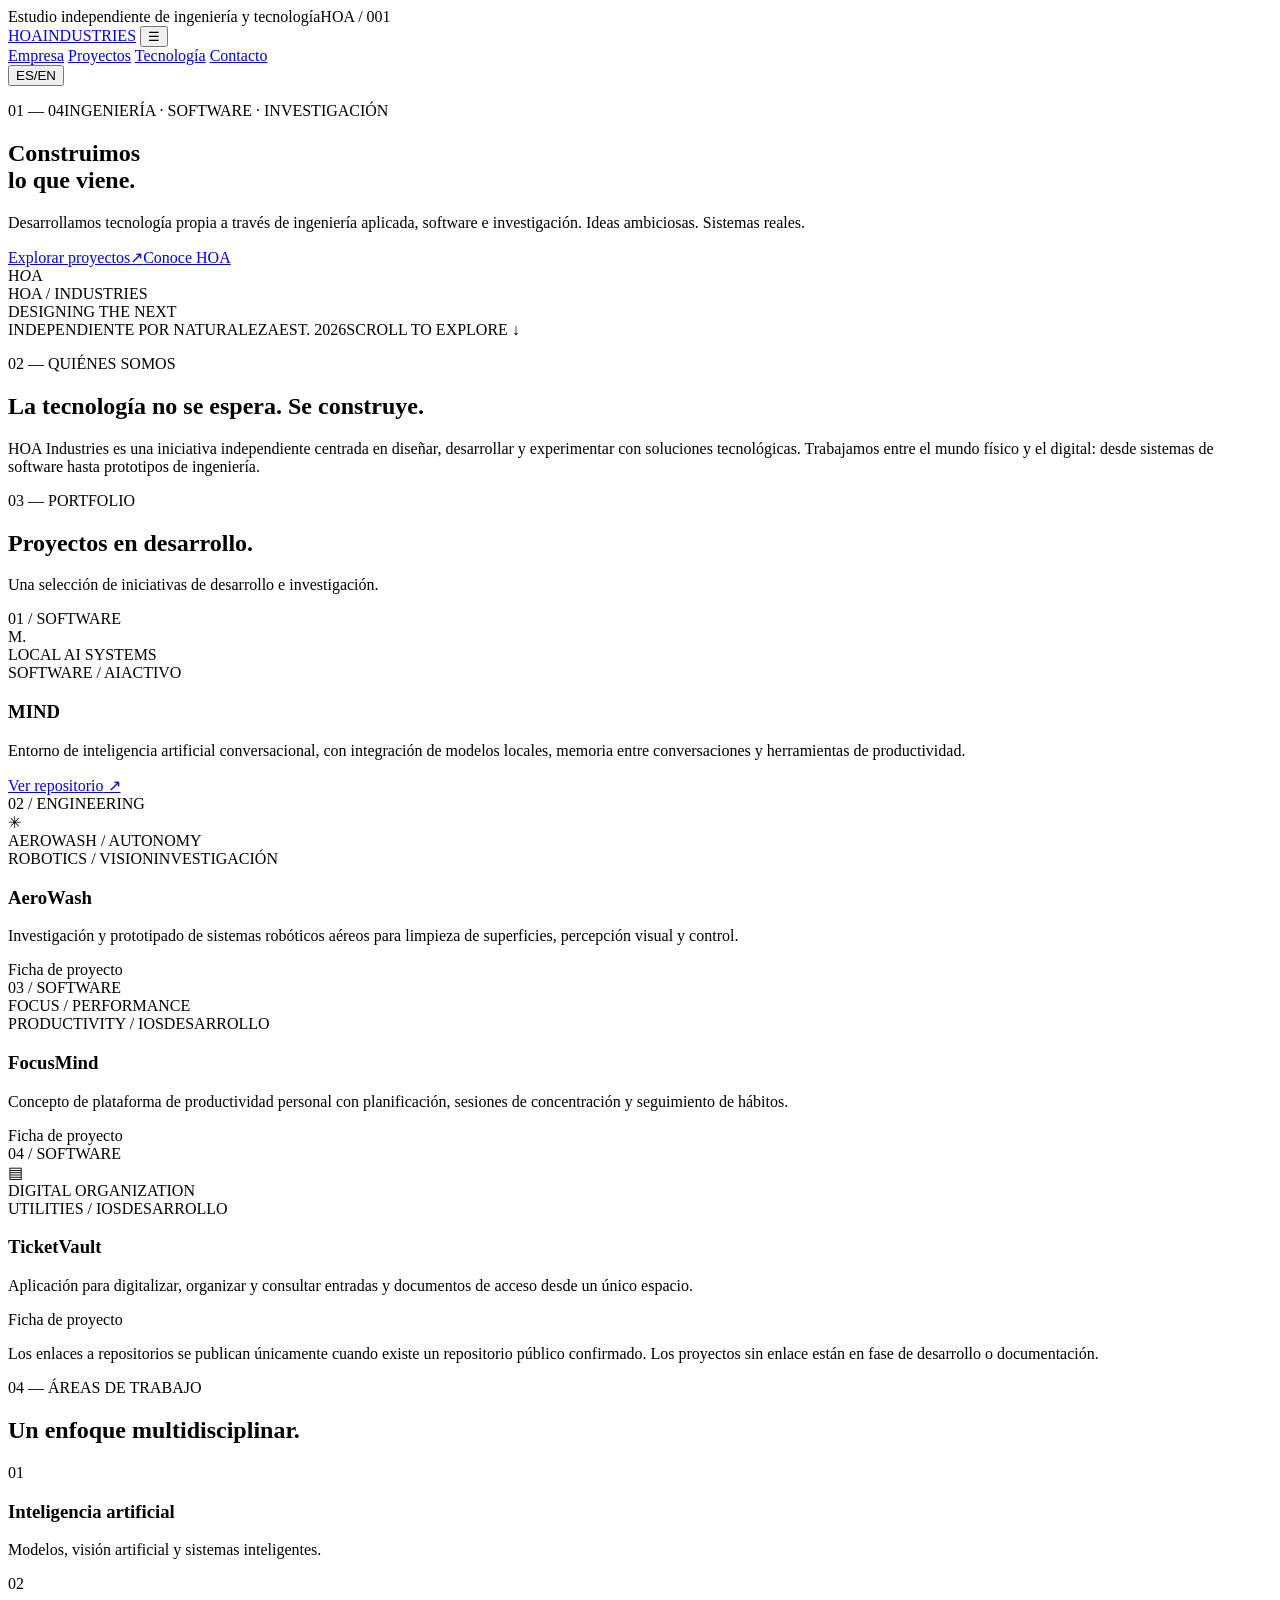
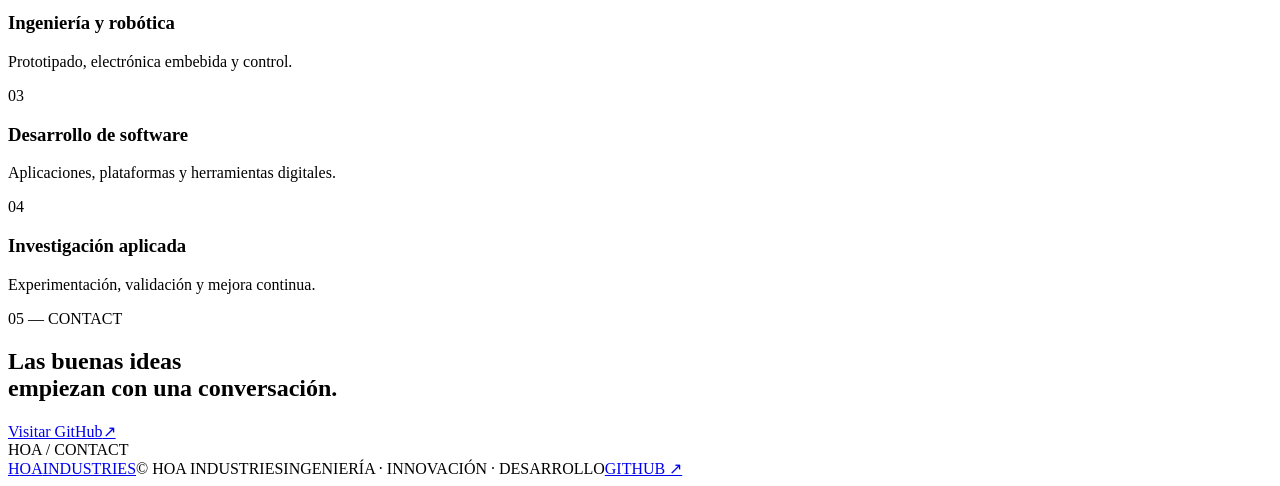
==== industries/index.html @ b67f4fed "Add HOA Industries corporate website" ====
<!doctype html>
<html lang="es">
<head>
  <meta charset="utf-8">
  <meta name="viewport" content="width=device-width, initial-scale=1">
  <meta name="theme-color" content="#f5f5f2">
  <meta name="description" content="HOA Industries — ingeniería, software e innovación tecnológica. Engineering, software and technological innovation.">
  <title>HOA Industries — Engineering & Innovation</title>
  <link rel="preconnect" href="https://fonts.googleapis.com">
  <link rel="preconnect" href="https://fonts.gstatic.com" crossorigin>
  <link href="https://fonts.googleapis.com/css2?family=DM+Mono:wght@400;500&family=Manrope:wght@400;500;600;700;800&display=swap" rel="stylesheet">
  <link rel="stylesheet" href="./styles.css">
</head>
<body>
  <div class="announcement"><span class="status-dot"></span><span data-es="Estudio independiente de ingeniería y tecnología" data-en="Independent engineering and technology studio">Estudio independiente de ingeniería y tecnología</span><span class="announcement-code">HOA / 001</span></div>
  <header class="site-header">
    <a class="brand" href="#top" aria-label="HOA Industries home"><span class="brand-mark">H<span>O</span>A</span><span class="brand-divider"></span><span class="brand-name">INDUSTRIES</span></a>
    <button class="menu-toggle" aria-label="Open menu" aria-expanded="false">☰</button>
    <nav class="main-nav">
      <a href="#about" data-es="Empresa" data-en="Company">Empresa</a>
      <a href="#work" data-es="Proyectos" data-en="Projects">Proyectos</a>
      <a href="#technology" data-es="Tecnología" data-en="Technology">Tecnología</a>
      <a href="#contact" data-es="Contacto" data-en="Contact">Contacto</a>
    </nav>
    <button class="language-switch" type="button" aria-label="Switch language"><span class="lang-current">ES</span><span class="lang-divider">/</span><span class="lang-next">EN</span></button>
  </header>

  <main id="top">
    <section class="hero wrap">
      <div class="hero-copy">
        <p class="eyebrow"><span>01 — 04</span><span data-es="INGENIERÍA · SOFTWARE · INVESTIGACIÓN" data-en="ENGINEERING · SOFTWARE · RESEARCH">INGENIERÍA · SOFTWARE · INVESTIGACIÓN</span></p>
        <h1 data-es="Construimos<br>lo que viene<span class='accent'>.</span>" data-en="We build<br>what comes next<span class='accent'>.</span>">Construimos<br>lo que viene<span class="accent">.</span></h1>
        <p class="hero-lead" data-es="Desarrollamos tecnología propia a través de ingeniería aplicada, software e investigación. Ideas ambiciosas. Sistemas reales." data-en="We develop our own technology through applied engineering, software and research. Ambitious ideas. Real systems.">Desarrollamos tecnología propia a través de ingeniería aplicada, software e investigación. Ideas ambiciosas. Sistemas reales.</p>
        <div class="hero-actions"><a class="button button-dark" href="#work"><span data-es="Explorar proyectos" data-en="Explore projects">Explorar proyectos</span><span>↗</span></a><a class="text-link" href="#about" data-es="Conoce HOA" data-en="Discover HOA">Conoce HOA</a></div>
      </div>
      <div class="hero-art" aria-label="Abstract HOA geometric identity">
        <div class="art-grid"></div><div class="art-orbit orbit-one"></div><div class="art-orbit orbit-two"></div>
        <div class="art-core"><span>H</span><i>O</i><span>A</span></div>
        <div class="art-label art-label-top">HOA / INDUSTRIES</div><div class="art-label art-label-bottom">DESIGNING THE NEXT</div>
        <div class="art-cross cross-one"></div><div class="art-cross cross-two"></div>
      </div>
      <div class="hero-foot"><span data-es="INDEPENDIENTE POR NATURALEZA" data-en="INDEPENDENT BY NATURE">INDEPENDIENTE POR NATURALEZA</span><span>EST. 2026</span><span>SCROLL TO EXPLORE ↓</span></div>
    </section>

    <section class="intro-section" id="about"><div class="wrap intro-grid">
      <p class="eyebrow">02 — <span data-es="QUIÉNES SOMOS" data-en="WHO WE ARE">QUIÉNES SOMOS</span></p>
      <div><h2 data-es="La tecnología no se espera. <span>Se construye.</span>" data-en="Technology isn't waited for. <span>It's built.</span>">La tecnología no se espera. <span>Se construye.</span></h2>
      <p class="body-copy" data-es="HOA Industries es una iniciativa independiente centrada en diseñar, desarrollar y experimentar con soluciones tecnológicas. Trabajamos entre el mundo físico y el digital: desde sistemas de software hasta prototipos de ingeniería." data-en="HOA Industries is an independent initiative focused on designing, developing and experimenting with technological solutions. We work across the physical and digital worlds — from software systems to engineering prototypes.">HOA Industries es una iniciativa independiente centrada en diseñar, desarrollar y experimentar con soluciones tecnológicas. Trabajamos entre el mundo físico y el digital: desde sistemas de software hasta prototipos de ingeniería.</p></div>
    </div></section>

    <section class="work-section wrap" id="work">
      <div class="section-heading"><div><p class="eyebrow">03 — <span data-es="PORTFOLIO" data-en="PORTFOLIO">PORTFOLIO</span></p><h2 data-es="Proyectos en desarrollo<span class='accent'>.</span>" data-en="Projects in progress<span class='accent'>.</span>">Proyectos en desarrollo<span class="accent">.</span></h2></div><p class="section-note" data-es="Una selección de iniciativas de desarrollo e investigación." data-en="A selection of development and research initiatives.">Una selección de iniciativas de desarrollo e investigación.</p></div>
      <div class="project-list">
        <article class="project-card featured"><div class="project-visual visual-mind"><span class="visual-index">01 / SOFTWARE</span><div class="mind-symbol">M<span>.</span></div><span class="visual-caption">LOCAL AI SYSTEMS</span></div><div class="project-info"><div class="project-meta"><span>SOFTWARE / AI</span><span class="project-state"><i></i><span data-es="ACTIVO" data-en="ACTIVE">ACTIVO</span></span></div><h3>MIND</h3><p data-es="Entorno de inteligencia artificial conversacional, con integración de modelos locales, memoria entre conversaciones y herramientas de productividad." data-en="A conversational AI environment featuring local model integration, cross-chat memory and productivity tools.">Entorno de inteligencia artificial conversacional, con integración de modelos locales, memoria entre conversaciones y herramientas de productividad.</p><a class="project-link" href="https://github.com/rudbdhduebejdjdvdj-rgb/HOA" target="_blank" rel="noreferrer"><span data-es="Ver repositorio" data-en="View repository">Ver repositorio</span> ↗</a></div></article>
        <article class="project-card"><div class="project-visual visual-aero"><span class="visual-index">02 / ENGINEERING</span><div class="drone-shape">✳</div><span class="visual-caption">AEROWASH / AUTONOMY</span></div><div class="project-info"><div class="project-meta"><span>ROBOTICS / VISION</span><span class="project-state state-rd"><i></i><span data-es="INVESTIGACIÓN" data-en="RESEARCH">INVESTIGACIÓN</span></span></div><h3>AeroWash</h3><p data-es="Investigación y prototipado de sistemas robóticos aéreos para limpieza de superficies, percepción visual y control." data-en="Research and prototyping of aerial robotic systems for surface cleaning, computer vision and control.">Investigación y prototipado de sistemas robóticos aéreos para limpieza de superficies, percepción visual y control.</p><span class="project-link muted" data-es="Ficha de proyecto" data-en="Project overview">Ficha de proyecto</span></div></article>
        <article class="project-card"><div class="project-visual visual-focus"><span class="visual-index">03 / SOFTWARE</span><div class="focus-rings"><i></i><i></i><i></i></div><span class="visual-caption">FOCUS / PERFORMANCE</span></div><div class="project-info"><div class="project-meta"><span>PRODUCTIVITY / IOS</span><span class="project-state state-rd"><i></i><span data-es="DESARROLLO" data-en="DEVELOPMENT">DESARROLLO</span></span></div><h3>FocusMind</h3><p data-es="Concepto de plataforma de productividad personal con planificación, sesiones de concentración y seguimiento de hábitos." data-en="A personal productivity platform concept with planning, focus sessions and habit tracking.">Concepto de plataforma de productividad personal con planificación, sesiones de concentración y seguimiento de hábitos.</p><span class="project-link muted" data-es="Ficha de proyecto" data-en="Project overview">Ficha de proyecto</span></div></article>
        <article class="project-card"><div class="project-visual visual-vault"><span class="visual-index">04 / SOFTWARE</span><div class="vault-icon">▤</div><span class="visual-caption">DIGITAL ORGANIZATION</span></div><div class="project-info"><div class="project-meta"><span>UTILITIES / IOS</span><span class="project-state state-rd"><i></i><span data-es="DESARROLLO" data-en="DEVELOPMENT">DESARROLLO</span></span></div><h3>TicketVault</h3><p data-es="Aplicación para digitalizar, organizar y consultar entradas y documentos de acceso desde un único espacio." data-en="An application to digitize, organize and retrieve tickets and access documents in one place.">Aplicación para digitalizar, organizar y consultar entradas y documentos de acceso desde un único espacio.</p><span class="project-link muted" data-es="Ficha de proyecto" data-en="Project overview">Ficha de proyecto</span></div></article>
      </div>
      <p class="portfolio-footnote" data-es="Los enlaces a repositorios se publican únicamente cuando existe un repositorio público confirmado. Los proyectos sin enlace están en fase de desarrollo o documentación." data-en="Repository links are published only when a public repository is confirmed. Projects without a link are in development or documentation.">Los enlaces a repositorios se publican únicamente cuando existe un repositorio público confirmado. Los proyectos sin enlace están en fase de desarrollo o documentación.</p>
    </section>

    <section class="capabilities-section" id="technology"><div class="wrap"><p class="eyebrow">04 — <span data-es="ÁREAS DE TRABAJO" data-en="AREAS OF WORK">ÁREAS DE TRABAJO</span></p><h2 data-es="Un enfoque multidisciplinar." data-en="A multidisciplinary approach.">Un enfoque multidisciplinar.</h2><div class="capability-grid">
      <div class="capability"><span>01</span><h3 data-es="Inteligencia artificial" data-en="Artificial intelligence">Inteligencia artificial</h3><p data-es="Modelos, visión artificial y sistemas inteligentes." data-en="Models, computer vision and intelligent systems.">Modelos, visión artificial y sistemas inteligentes.</p></div>
      <div class="capability"><span>02</span><h3 data-es="Ingeniería y robótica" data-en="Engineering & robotics">Ingeniería y robótica</h3><p data-es="Prototipado, electrónica embebida y control." data-en="Prototyping, embedded electronics and control.">Prototipado, electrónica embebida y control.</p></div>
      <div class="capability"><span>03</span><h3 data-es="Desarrollo de software" data-en="Software development">Desarrollo de software</h3><p data-es="Aplicaciones, plataformas y herramientas digitales." data-en="Applications, platforms and digital tools.">Aplicaciones, plataformas y herramientas digitales.</p></div>
      <div class="capability"><span>04</span><h3 data-es="Investigación aplicada" data-en="Applied research">Investigación aplicada</h3><p data-es="Experimentación, validación y mejora continua." data-en="Experimentation, validation and continuous improvement.">Experimentación, validación y mejora continua.</p></div>
    </div></div></section>

    <section class="contact-section wrap" id="contact"><div class="contact-panel"><p class="eyebrow">05 — CONTACT</p><h2 data-es="Las buenas ideas<br>empiezan con una conversación<span class='accent'>.</span>" data-en="Good ideas<br>start with a conversation<span class='accent'>.</span>">Las buenas ideas<br>empiezan con una conversación<span class="accent">.</span></h2><a class="button button-light" href="https://github.com/rudbdhduebejdjdvdj-rgb" target="_blank" rel="noreferrer"><span data-es="Visitar GitHub" data-en="Visit GitHub">Visitar GitHub</span><span>↗</span></a><div class="contact-index">HOA / CONTACT</div></div></section>
  </main>
  <footer class="site-footer wrap"><a class="brand footer-brand" href="#top"><span class="brand-mark">H<span>O</span>A</span><span class="brand-divider"></span><span class="brand-name">INDUSTRIES</span></a><span>© <span id="year"></span> HOA INDUSTRIES</span><span data-es="INGENIERÍA · INNOVACIÓN · DESARROLLO" data-en="ENGINEERING · INNOVATION · DEVELOPMENT">INGENIERÍA · INNOVACIÓN · DESARROLLO</span><a href="https://github.com/rudbdhduebejdjdvdj-rgb/HOA" target="_blank" rel="noreferrer">GITHUB ↗</a></footer>
  <script src="./app.js"></script>
</body>
</html>
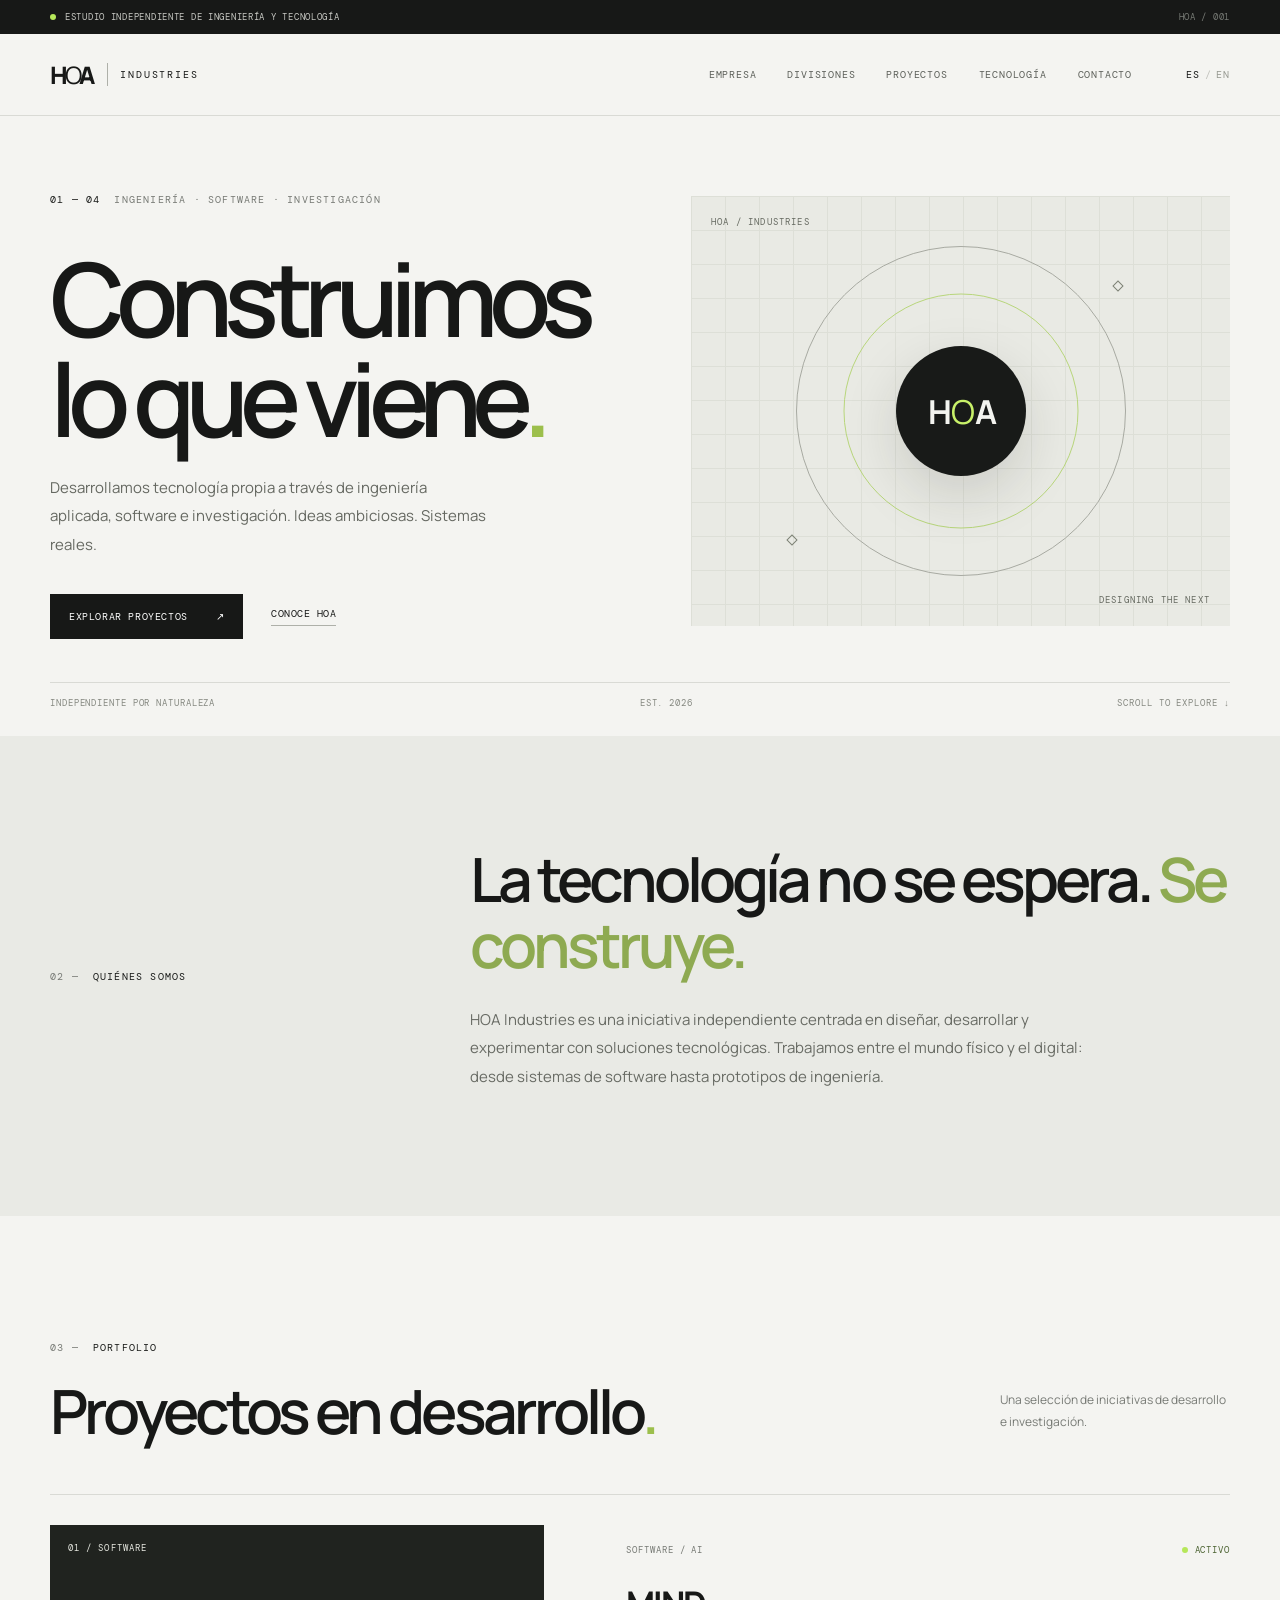
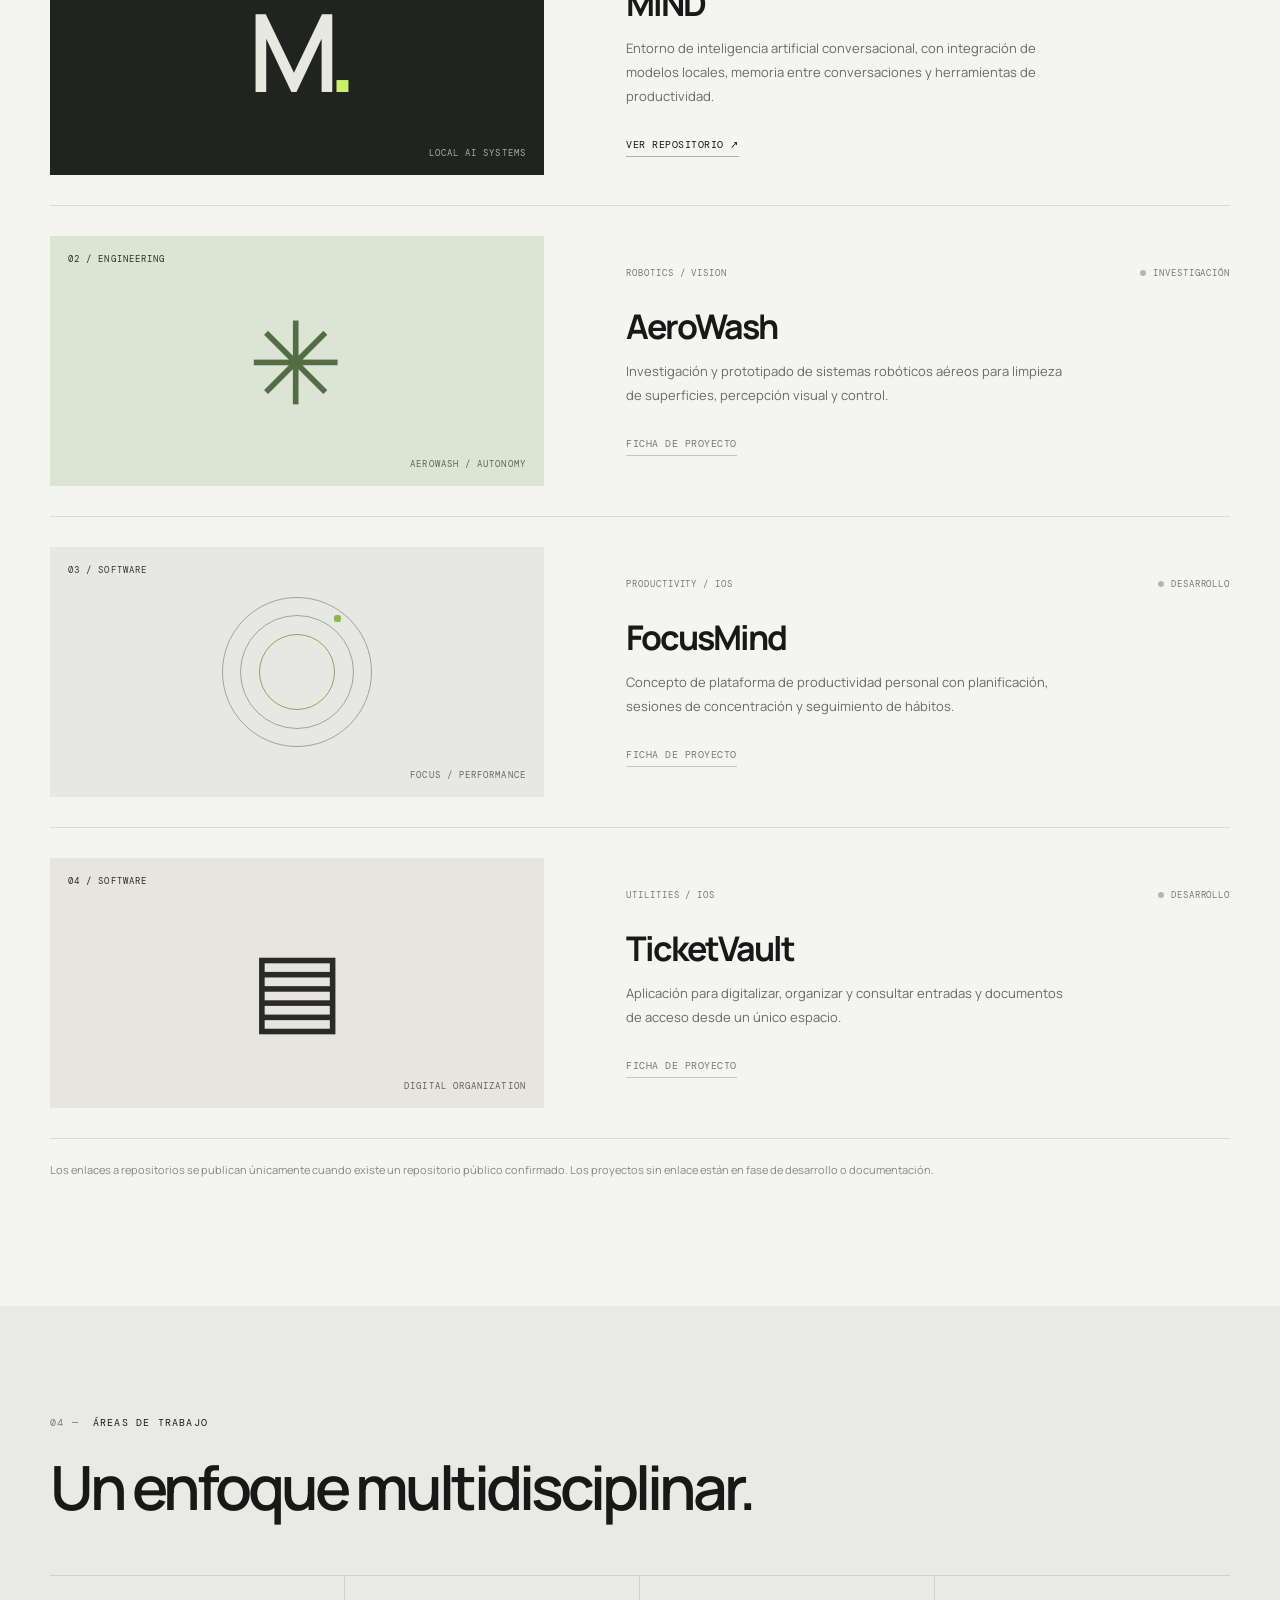
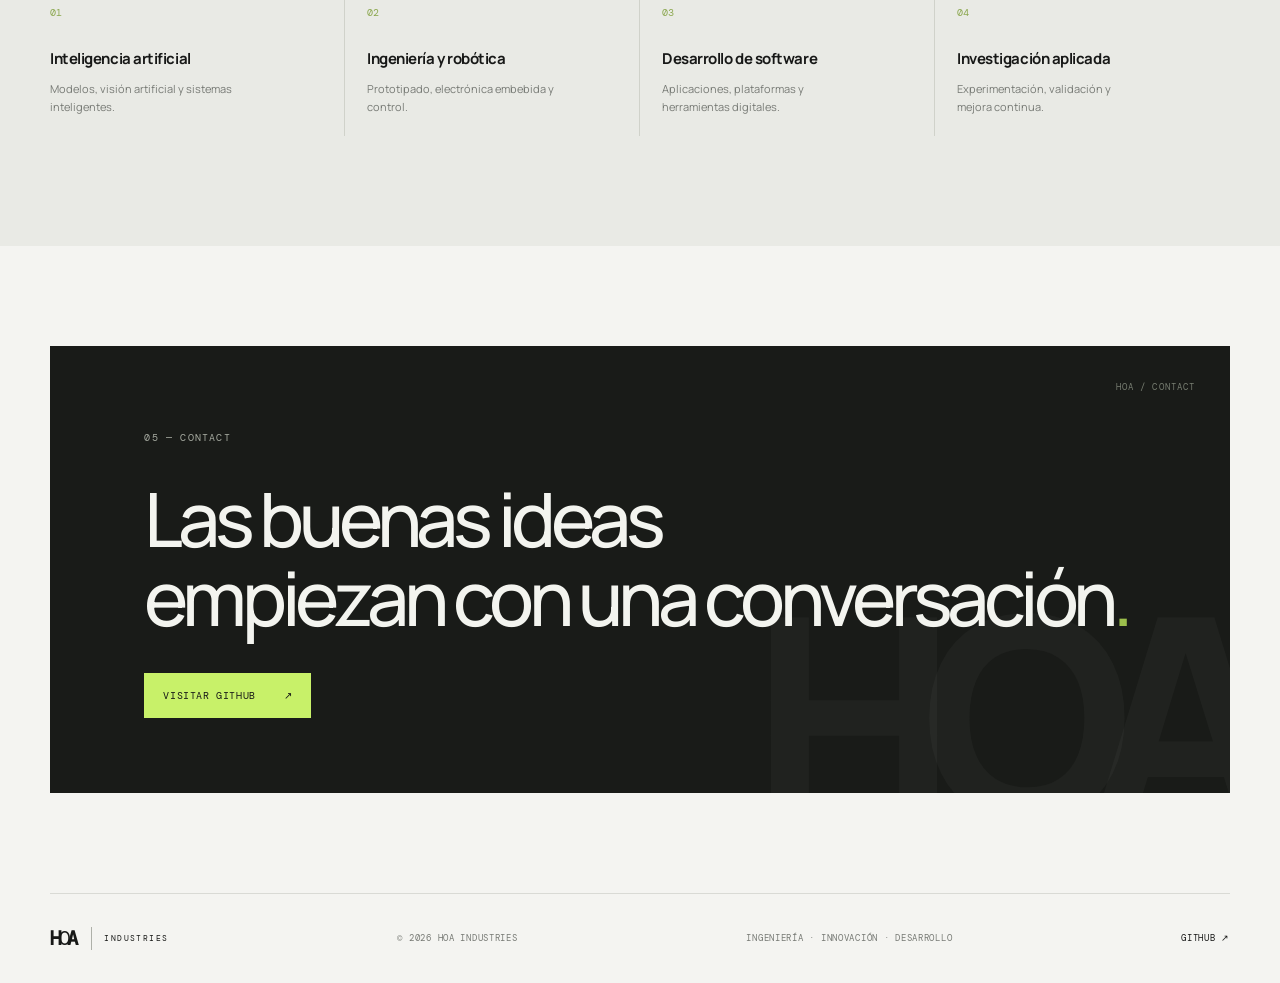
==== commit 37149a70: "Add divisions navigation to HOA Industries" ====
--- a/industries/index.html
+++ b/industries/index.html
@@ -18,6 +18,7 @@
     <button class="menu-toggle" aria-label="Open menu" aria-expanded="false">☰</button>
     <nav class="main-nav">
       <a href="#about" data-es="Empresa" data-en="Company">Empresa</a>
+      <a href="./divisions/index.html" data-es="Divisiones" data-en="Divisions">Divisiones</a>
       <a href="#work" data-es="Proyectos" data-en="Projects">Proyectos</a>
       <a href="#technology" data-es="Tecnología" data-en="Technology">Tecnología</a>
       <a href="#contact" data-es="Contacto" data-en="Contact">Contacto</a>
--- a/industries/styles.css
+++ b/industries/styles.css
@@ -0,0 +1 @@
+:root{--paper:#f4f4f1;--ink:#171817;--muted:#777a75;--line:#d9dad5;--lime:#c8f169;--white:#fff;--mono:"DM Mono",monospace;--sans:"Manrope",Arial,sans-serif}*{box-sizing:border-box}html{scroll-behavior:smooth}body{margin:0;background:var(--paper);color:var(--ink);font-family:var(--sans);-webkit-font-smoothing:antialiased}a{color:inherit;text-decoration:none}.wrap{width:min(1180px,calc(100% - 64px));margin-inline:auto}.announcement{height:34px;background:#171817;color:#c8c9c4;padding:0 max(32px,calc((100% - 1180px)/2));display:flex;align-items:center;gap:9px;font:9px var(--mono);letter-spacing:.08em;text-transform:uppercase}.status-dot,.project-state i{width:6px;height:6px;border-radius:50%;background:#b6e75a;display:inline-block}.announcement-code{margin-left:auto;color:#777a75}.site-header{height:82px;padding:0 max(32px,calc((100% - 1180px)/2));display:flex;align-items:center;border-bottom:1px solid var(--line);gap:38px}.brand{display:flex;align-items:center;gap:12px;white-space:nowrap}.brand-mark{font-size:24px;font-weight:800;letter-spacing:-.12em}.brand-mark span{font-weight:400}.brand-divider{height:23px;width:1px;background:#aeb0a9;margin-left:3px}.brand-name{font:10px var(--mono);letter-spacing:.18em}.main-nav{display:flex;gap:31px;margin-left:auto}.main-nav a,.language-switch{font:10px var(--mono);text-transform:uppercase;letter-spacing:.08em}.main-nav a{color:#5d605a;transition:color .2s}.main-nav a:hover{color:#111}.language-switch{border:0;background:none;cursor:pointer;padding:10px 0 10px 16px;color:#969991}.lang-current{color:#171817}.lang-divider{padding:0 5px;color:#c1c2bc}.menu-toggle{display:none}.hero{min-height:620px;position:relative;display:grid;grid-template-columns:1fr .9fr;align-items:center;padding-top:55px;padding-bottom:85px}.hero-copy{position:relative;z-index:2}.eyebrow{font:10px var(--mono);letter-spacing:.12em;color:#777a75;text-transform:uppercase;display:flex;gap:14px;align-items:center}.eyebrow>span:first-child{color:#181a18}.hero h1{font-size:clamp(62px,8vw,108px);line-height:.98;letter-spacing:-.085em;font-weight:600;margin:42px 0 25px}.accent{color:#9cbf4c}.hero-lead{max-width:440px;color:#656861;font-size:15px;line-height:1.9}.hero-actions{display:flex;align-items:center;gap:28px;margin-top:35px}.button{display:inline-flex;align-items:center;gap:28px;padding:16px 19px;font:10px var(--mono);letter-spacing:.06em;text-transform:uppercase;transition:transform .2s,background .2s}.button:hover{transform:translateY(-3px)}.button-dark{background:#171817;color:white}.button-dark:hover{background:#343733}.text-link,.project-link{font:10px var(--mono);text-transform:uppercase;letter-spacing:.05em;border-bottom:1px solid #aeb0a9;padding-bottom:5px}.hero-art{height:430px;position:relative;overflow:hidden;background:#e9eae4;margin-left:20px}.art-grid{position:absolute;inset:0;background-image:linear-gradient(#d6d8d0 1px,transparent 1px),linear-gradient(90deg,#d6d8d0 1px,transparent 1px);background-size:34px 34px;opacity:.6}.art-orbit{position:absolute;border:1px solid #a8aaa2;border-radius:50%;left:50%;top:50%;transform:translate(-50%,-50%)}.orbit-one{width:330px;height:330px}.orbit-two{width:235px;height:235px;border-color:#b8d67b}.art-core{position:absolute;left:50%;top:50%;transform:translate(-50%,-50%);width:130px;height:130px;border-radius:50%;background:#181a18;color:#f3f4ef;display:flex;align-items:center;justify-content:center;gap:3px;font-size:33px;font-weight:700;letter-spacing:-.12em;box-shadow:0 20px 55px #20251b25}.art-core i{font-style:normal;color:var(--lime);font-weight:400}.art-label{position:absolute;font:9px var(--mono);letter-spacing:.13em;color:#666a61}.art-label-top{top:20px;left:20px}.art-label-bottom{bottom:20px;right:20px}.art-cross{position:absolute;width:8px;height:8px;border:1px solid #7d8275;transform:rotate(45deg)}.cross-one{top:20%;right:20%}.cross-two{bottom:19%;left:18%}.hero-foot{position:absolute;bottom:27px;left:0;right:0;border-top:1px solid var(--line);padding-top:14px;display:flex;justify-content:space-between;color:#858880;font:9px var(--mono);letter-spacing:.1em}.intro-section{background:#e9eae5;padding:110px 0}.intro-grid{display:grid;grid-template-columns:1fr 2fr;gap:40px}.intro-grid h2,.section-heading h2,.capabilities-section h2{font-size:clamp(38px,5vw,61px);line-height:1.08;letter-spacing:-.065em;font-weight:600;margin:0 0 28px}.intro-grid h2 span{color:#8eaa51}.body-copy{font-size:15px;line-height:1.9;color:#686b64;max-width:640px}.work-section{padding-top:115px;padding-bottom:115px}.section-heading{display:flex;justify-content:space-between;align-items:end;margin-bottom:50px}.section-heading h2{margin:24px 0 0}.section-note{max-width:230px;color:#777a75;font-size:12px;line-height:1.8}.project-list{border-top:1px solid var(--line)}.project-card{display:grid;grid-template-columns:.9fr 1.1fr;gap:7%;padding:30px 0;border-bottom:1px solid var(--line);align-items:center}.project-visual{height:250px;position:relative;display:flex;align-items:center;justify-content:center;overflow:hidden}.visual-mind{background:#20231f;color:#e7e9e1}.visual-aero{background:#dce5d4;color:#283127}.visual-focus{background:#e7e8e4;color:#31372d}.visual-vault{background:#e6e5df;color:#292b26}.visual-index,.visual-caption{position:absolute;font:9px var(--mono);letter-spacing:.12em}.visual-index{top:17px;left:18px}.visual-caption{bottom:16px;right:18px;opacity:.7}.mind-symbol{font-size:108px;font-weight:600;letter-spacing:-.12em}.mind-symbol span{color:var(--lime)}.drone-shape{font-size:115px;transform:rotate(45deg);color:#536d46}.focus-rings{width:150px;height:150px;position:relative;border:1px solid #9ea69a;border-radius:50%;display:grid;place-items:center}.focus-rings:before,.focus-rings:after{content:"";position:absolute;border:1px solid #9ea69a;border-radius:50%;inset:17px}.focus-rings:after{inset:36px;border-color:#8ea65c}.focus-rings i{position:absolute;width:7px;height:7px;border-radius:50%;background:#91b74b;top:17px;right:30px}.vault-icon{font-size:100px;font-weight:300}.project-info{padding:10px 0}.project-meta{display:flex;align-items:center;justify-content:space-between;font:9px var(--mono);letter-spacing:.1em;color:#777a75}.project-state{display:flex;align-items:center;gap:7px;color:#4c6332}.state-rd i{background:#b5b7ad}.state-rd{color:#777a75}.project-info h3{font-size:34px;letter-spacing:-.06em;margin:24px 0 10px}.project-info p{max-width:450px;color:#686b64;font-size:13px;line-height:1.85;margin:0 0 23px}.project-link{display:inline-block}.project-link.muted{color:#777a75;border-color:#c5c7bf}.portfolio-footnote{margin-top:22px;color:#858880;font-size:11px;line-height:1.7}.capabilities-section{background:#e9eae5;padding:100px 0 110px}.capabilities-section h2{margin:25px 0 55px}.capability-grid{display:grid;grid-template-columns:repeat(4,1fr);border-top:1px solid #d0d2ca}.capability{padding:23px 20px 0 0;border-right:1px solid #d0d2ca;min-height:160px}.capability+.capability{padding-left:22px}.capability:last-child{border-right:0}.capability>span{font:10px var(--mono);color:#8ba74e}.capability h3{font-size:15px;letter-spacing:-.03em;margin:27px 0 9px}.capability p{font-size:11px;line-height:1.7;color:#777a75;max-width:190px}.contact-section{padding-top:100px;padding-bottom:100px}.contact-panel{position:relative;background:#191b18;color:#f3f4ef;padding:75px 8%;overflow:hidden}.contact-panel:after{content:"HOA";position:absolute;right:-15px;bottom:-110px;font-size:280px;font-weight:800;letter-spacing:-.13em;color:#ffffff08}.contact-panel .eyebrow{color:#a6aaa0}.contact-panel h2{position:relative;z-index:1;font-size:clamp(42px,6vw,75px);line-height:1.06;letter-spacing:-.07em;font-weight:500;margin:35px 0}.button-light{position:relative;z-index:1;background:var(--lime);color:#171817}.contact-index{position:absolute;right:35px;top:35px;color:#777d71;font:9px var(--mono);letter-spacing:.12em}.site-footer{min-height:90px;border-top:1px solid var(--line);display:flex;align-items:center;justify-content:space-between;gap:20px;color:#777a75;font:9px var(--mono);letter-spacing:.08em}.footer-brand{color:#171817}.footer-brand .brand-mark{font-size:19px}.footer-brand .brand-name{font-size:8px}.site-footer>a:last-child{color:#171817}@media(max-width:760px){.wrap{width:calc(100% - 38px)}.site-header{height:70px;padding:0 19px;gap:15px}.brand-mark{font-size:21px}.brand-name{font-size:8px}.main-nav{display:none;position:absolute;top:104px;left:0;right:0;z-index:10;background:var(--paper);padding:22px 20px;border-bottom:1px solid var(--line);flex-direction:column;gap:22px}.main-nav.open{display:flex}.menu-toggle{display:block;margin-left:auto;border:0;background:none;font-size:20px;cursor:pointer}.language-switch{padding-left:0}.hero{display:block;padding-top:55px;padding-bottom:85px}.hero h1{font-size:clamp(59px,15vw,88px);margin-top:34px}.hero-art{height:300px;margin:55px 0 0}.hero-foot{font-size:7px;letter-spacing:.04em}.hero-foot span:last-child{display:none}.intro-section{padding:75px 0}.intro-grid{grid-template-columns:1fr;gap:30px}.intro-grid h2,.section-heading h2,.capabilities-section h2{font-size:42px}.work-section{padding:75px 0}.section-heading{display:block}.section-note{margin-top:20px}.project-card{grid-template-columns:1fr;gap:22px;padding:24px 0}.project-visual{height:220px}.project-info h3{margin-top:19px}.capabilities-section{padding:75px 0}.capability-grid{grid-template-columns:1fr 1fr}.capability{min-height:155px;padding:18px 12px 0 0}.capability+.capability{padding-left:14px}.capability:nth-child(3){border-top:1px solid #d0d2ca;padding-top:22px}.capability:nth-child(4){border-top:1px solid #d0d2ca;padding-top:22px}.capability:nth-child(2){border-right:0}.contact-section{padding:65px 0}.contact-panel{padding:55px 25px}.contact-panel h2{font-size:45px}.contact-index{right:20px;top:20px}.site-footer{padding:25px 0;flex-wrap:wrap;justify-content:space-between}.site-footer>span:nth-child(3){display:none}}@media(prefers-reduced-motion:reduce){html{scroll-behavior:auto}*{transition:none!important}}
